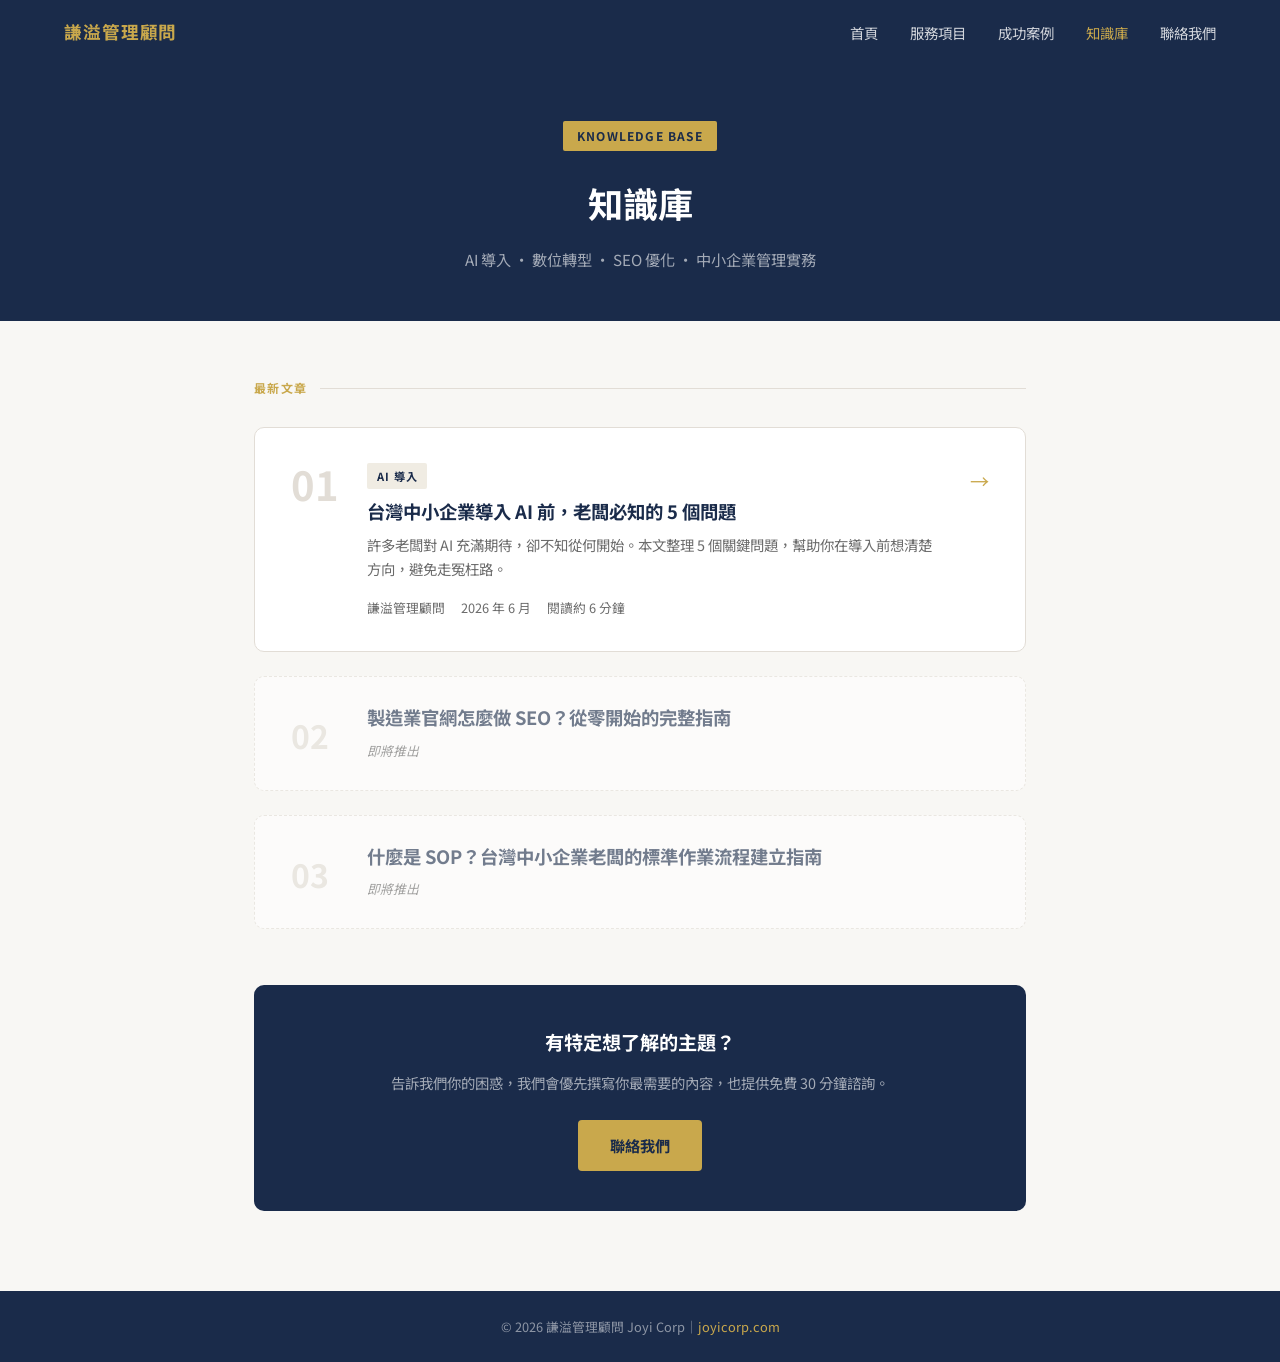
==== blog/index.html @ c97bf5a8 "add blog section with first article" ====
<!DOCTYPE html>
<html lang="zh-TW">
<head>
  <meta charset="UTF-8" />
  <meta name="viewport" content="width=device-width, initial-scale=1.0" />
  <title>知識庫｜謙溢管理顧問 — AI 導入與數位轉型文章</title>
  <meta name="description" content="謙溢管理顧問知識庫，提供台灣中小企業 AI 導入、數位轉型、SEO 優化的實用指南與案例分析。" />
  <link rel="canonical" href="https://joyicorp.com/blog/" />
  <link href="https://fonts.googleapis.com/css2?family=Noto+Sans+TC:wght@400;500;700&display=swap" rel="stylesheet" />
  <style>
    *, *::before, *::after { box-sizing: border-box; margin: 0; padding: 0; }
    :root {
      --navy: #1a2b4a;
      --gold: #c9a84c;
      --gold-light: #e8c97a;
      --bg: #f8f7f4;
      --white: #ffffff;
      --text: #2c2c2c;
      --text-muted: #6b6b6b;
      --border: #e2ddd6;
    }
    body { font-family: 'Noto Sans TC', sans-serif; background: var(--bg); color: var(--text); line-height: 1.8; }

    nav {
      background: var(--navy); padding: 0 5%;
      display: flex; align-items: center; justify-content: space-between;
      height: 64px; position: sticky; top: 0; z-index: 100;
    }
    .nav-logo { color: var(--gold); font-size: 1.1rem; font-weight: 700; text-decoration: none; letter-spacing: .05em; }
    .nav-links { display: flex; gap: 2rem; list-style: none; }
    .nav-links a { color: rgba(255,255,255,.8); text-decoration: none; font-size: .9rem; transition: color .2s; }
    .nav-links a:hover, .nav-links a.active { color: var(--gold); }

    .hero { background: var(--navy); color: var(--white); padding: 56px 5% 48px; text-align: center; }
    .hero-tag {
      display: inline-block; background: var(--gold); color: var(--navy);
      font-size: .75rem; font-weight: 700; letter-spacing: .1em;
      padding: 4px 14px; border-radius: 2px; margin-bottom: 20px;
    }
    .hero h1 { font-size: clamp(1.6rem, 4vw, 2.2rem); font-weight: 700; margin-bottom: 12px; }
    .hero p { color: rgba(255,255,255,.6); font-size: .95rem; }

    .container { max-width: 900px; margin: 0 auto; padding: 56px 5% 80px; }

    .section-label {
      font-size: .75rem; font-weight: 700; letter-spacing: .12em;
      color: var(--gold); text-transform: uppercase; margin-bottom: 28px;
      display: flex; align-items: center; gap: 12px;
    }
    .section-label::after { content: ''; flex: 1; height: 1px; background: var(--border); }

    .article-grid { display: grid; gap: 24px; }

    .article-card {
      background: var(--white); border: 1px solid var(--border);
      border-radius: 10px; padding: 32px 36px;
      display: flex; gap: 28px; align-items: flex-start;
      text-decoration: none; color: inherit;
      transition: box-shadow .2s, transform .2s;
    }
    .article-card:hover { box-shadow: 0 6px 24px rgba(0,0,0,.08); transform: translateY(-2px); }

    .card-num {
      font-size: 2.5rem; font-weight: 700; color: var(--border);
      line-height: 1; min-width: 48px; padding-top: 4px;
    }
    .card-body { flex: 1; }
    .card-tag {
      display: inline-block; background: #f0ece3; color: var(--navy);
      font-size: .7rem; font-weight: 700; letter-spacing: .08em;
      padding: 3px 10px; border-radius: 2px; margin-bottom: 10px;
    }
    .card-title { font-size: 1.15rem; font-weight: 700; color: var(--navy); margin-bottom: 8px; line-height: 1.4; }
    .card-desc { font-size: .9rem; color: var(--text-muted); line-height: 1.7; margin-bottom: 14px; }
    .card-meta { font-size: .8rem; color: var(--text-muted); display: flex; gap: 16px; }
    .card-arrow { color: var(--gold); font-size: 1.2rem; padding-top: 4px; }

    .coming-soon {
      background: var(--white); border: 1px dashed var(--border);
      border-radius: 10px; padding: 28px 36px;
      display: flex; gap: 28px; align-items: center; opacity: .6;
    }
    .coming-soon .card-num { font-size: 2rem; }
    .coming-soon-label { font-size: .8rem; color: var(--text-muted); font-style: italic; }

    .cta-banner {
      background: var(--navy); border-radius: 10px;
      padding: 40px; text-align: center; margin-top: 56px; color: var(--white);
    }
    .cta-banner h3 { font-size: 1.2rem; margin-bottom: 10px; }
    .cta-banner p { color: rgba(255,255,255,.6); font-size: .9rem; margin-bottom: 24px; }
    .btn {
      display: inline-block; background: var(--gold); color: var(--navy);
      font-weight: 700; padding: 12px 32px; border-radius: 4px;
      text-decoration: none; font-size: .95rem; transition: background .2s;
    }
    .btn:hover { background: var(--gold-light); }

    footer { background: var(--navy); color: rgba(255,255,255,.5); text-align: center; padding: 24px; font-size: .8rem; }

    @media (max-width: 600px) {
      .nav-links { display: none; }
      .article-card { flex-direction: column; gap: 12px; padding: 24px 20px; }
      .card-num { font-size: 1.5rem; }
    }
  </style>
</head>
<body>

<nav>
  <a href="https://joyicorp.com/" class="nav-logo">謙溢管理顧問</a>
  <ul class="nav-links">
    <li><a href="https://joyicorp.com/">首頁</a></li>
    <li><a href="https://joyicorp.com/services.html">服務項目</a></li>
    <li><a href="https://joyicorp.com/cases.html">成功案例</a></li>
    <li><a href="https://joyicorp.com/blog/" class="active">知識庫</a></li>
    <li><a href="https://joyicorp.com/contact.html">聯絡我們</a></li>
  </ul>
</nav>

<div class="hero">
  <div class="hero-tag">KNOWLEDGE BASE</div>
  <h1>知識庫</h1>
  <p>AI 導入 · 數位轉型 · SEO 優化 · 中小企業管理實務</p>
</div>

<div class="container">
  <div class="section-label">最新文章</div>

  <div class="article-grid">

    <!-- 文章 1 -->
    <a href="https://joyicorp.com/blog/ai-guide-for-sme.html" class="article-card">
      <div class="card-num">01</div>
      <div class="card-body">
        <span class="card-tag">AI 導入</span>
        <div class="card-title">台灣中小企業導入 AI 前，老闆必知的 5 個問題</div>
        <div class="card-desc">許多老闆對 AI 充滿期待，卻不知從何開始。本文整理 5 個關鍵問題，幫助你在導入前想清楚方向，避免走冤枉路。</div>
        <div class="card-meta">
          <span>謙溢管理顧問</span>
          <span>2026 年 6 月</span>
          <span>閱讀約 6 分鐘</span>
        </div>
      </div>
      <div class="card-arrow">→</div>
    </a>

    <!-- 即將推出 2 -->
    <div class="coming-soon">
      <div class="card-num">02</div>
      <div class="card-body">
        <div class="card-title">製造業官網怎麼做 SEO？從零開始的完整指南</div>
        <div class="coming-soon-label">即將推出</div>
      </div>
    </div>

    <!-- 即將推出 3 -->
    <div class="coming-soon">
      <div class="card-num">03</div>
      <div class="card-body">
        <div class="card-title">什麼是 SOP？台灣中小企業老闆的標準作業流程建立指南</div>
        <div class="coming-soon-label">即將推出</div>
      </div>
    </div>

  </div>

  <div class="cta-banner">
    <h3>有特定想了解的主題？</h3>
    <p>告訴我們你的困惑，我們會優先撰寫你最需要的內容，也提供免費 30 分鐘諮詢。</p>
    <a href="https://joyicorp.com/contact.html" class="btn">聯絡我們</a>
  </div>
</div>

<footer>
  <p>© 2026 謙溢管理顧問 Joyi Corp｜<a href="https://joyicorp.com/" style="color:var(--gold);text-decoration:none;">joyicorp.com</a></p>
</footer>

</body>
</html>
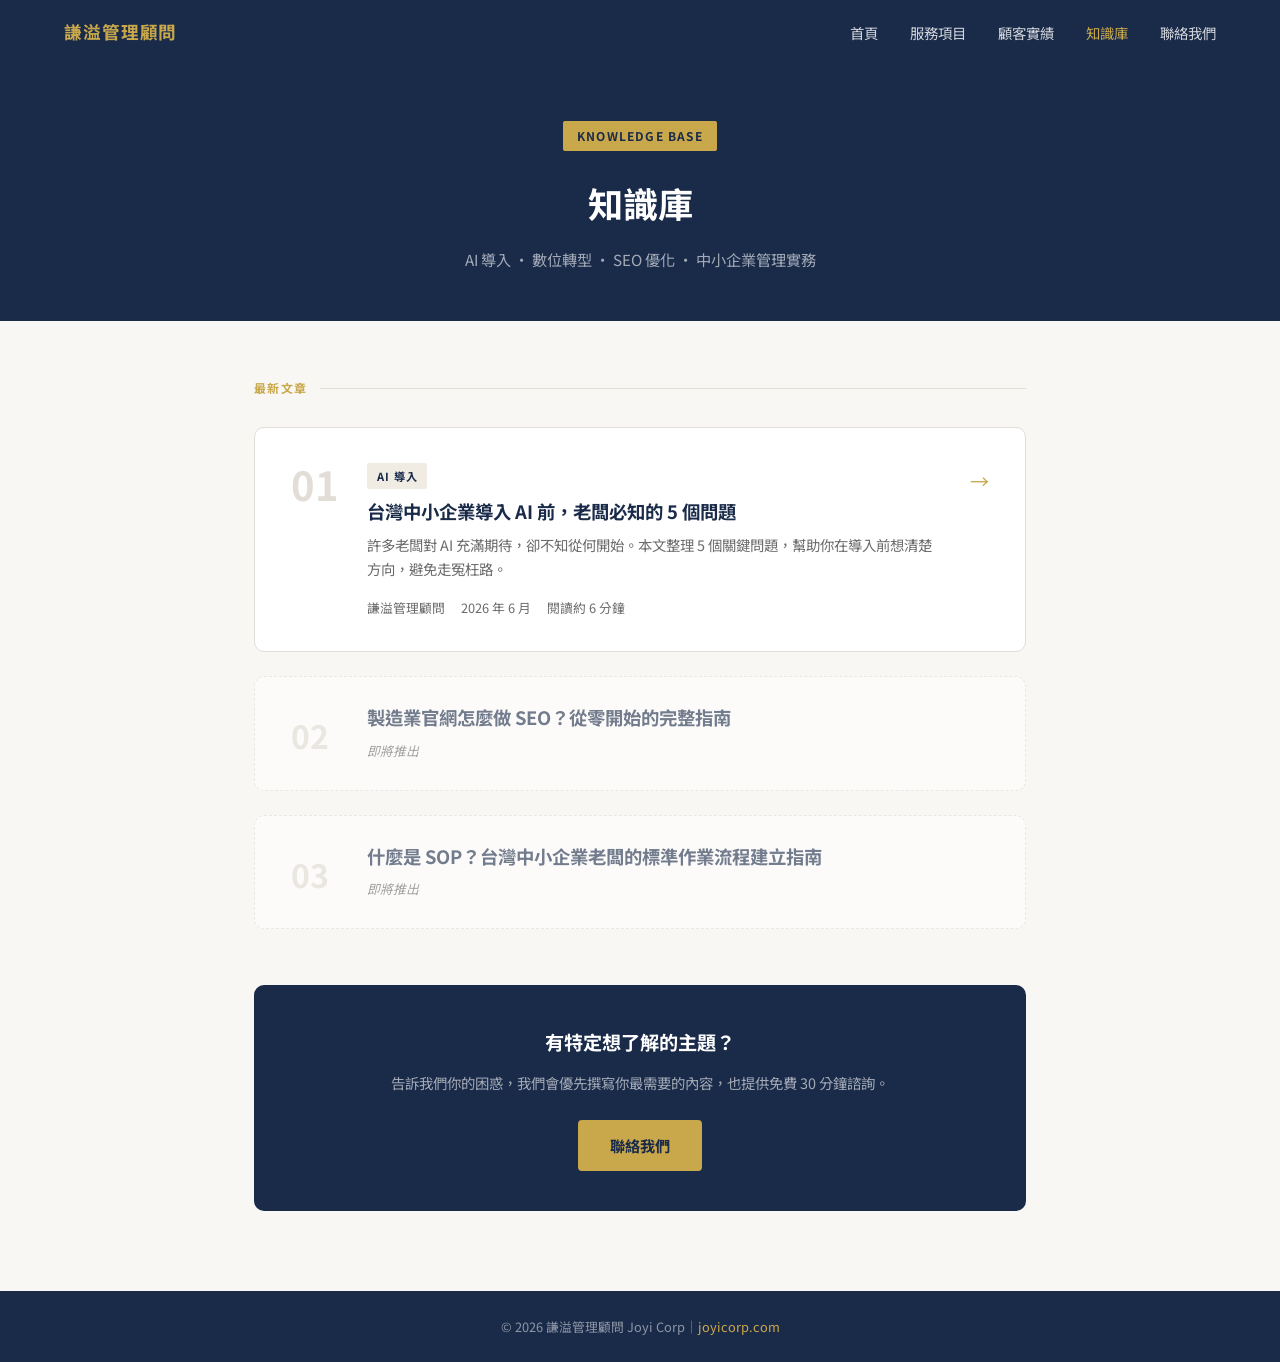
==== commit a1126675: "Update index.html" ====
--- a/blog/index.html
+++ b/blog/index.html
@@ -112,7 +112,7 @@
   <ul class="nav-links">
     <li><a href="https://joyicorp.com/">首頁</a></li>
     <li><a href="https://joyicorp.com/services.html">服務項目</a></li>
-    <li><a href="https://joyicorp.com/cases.html">成功案例</a></li>
+    <li><a href="https://joyicorp.com/cases.html">顧客實績</a></li>
     <li><a href="https://joyicorp.com/blog/" class="active">知識庫</a></li>
     <li><a href="https://joyicorp.com/contact.html">聯絡我們</a></li>
   </ul>
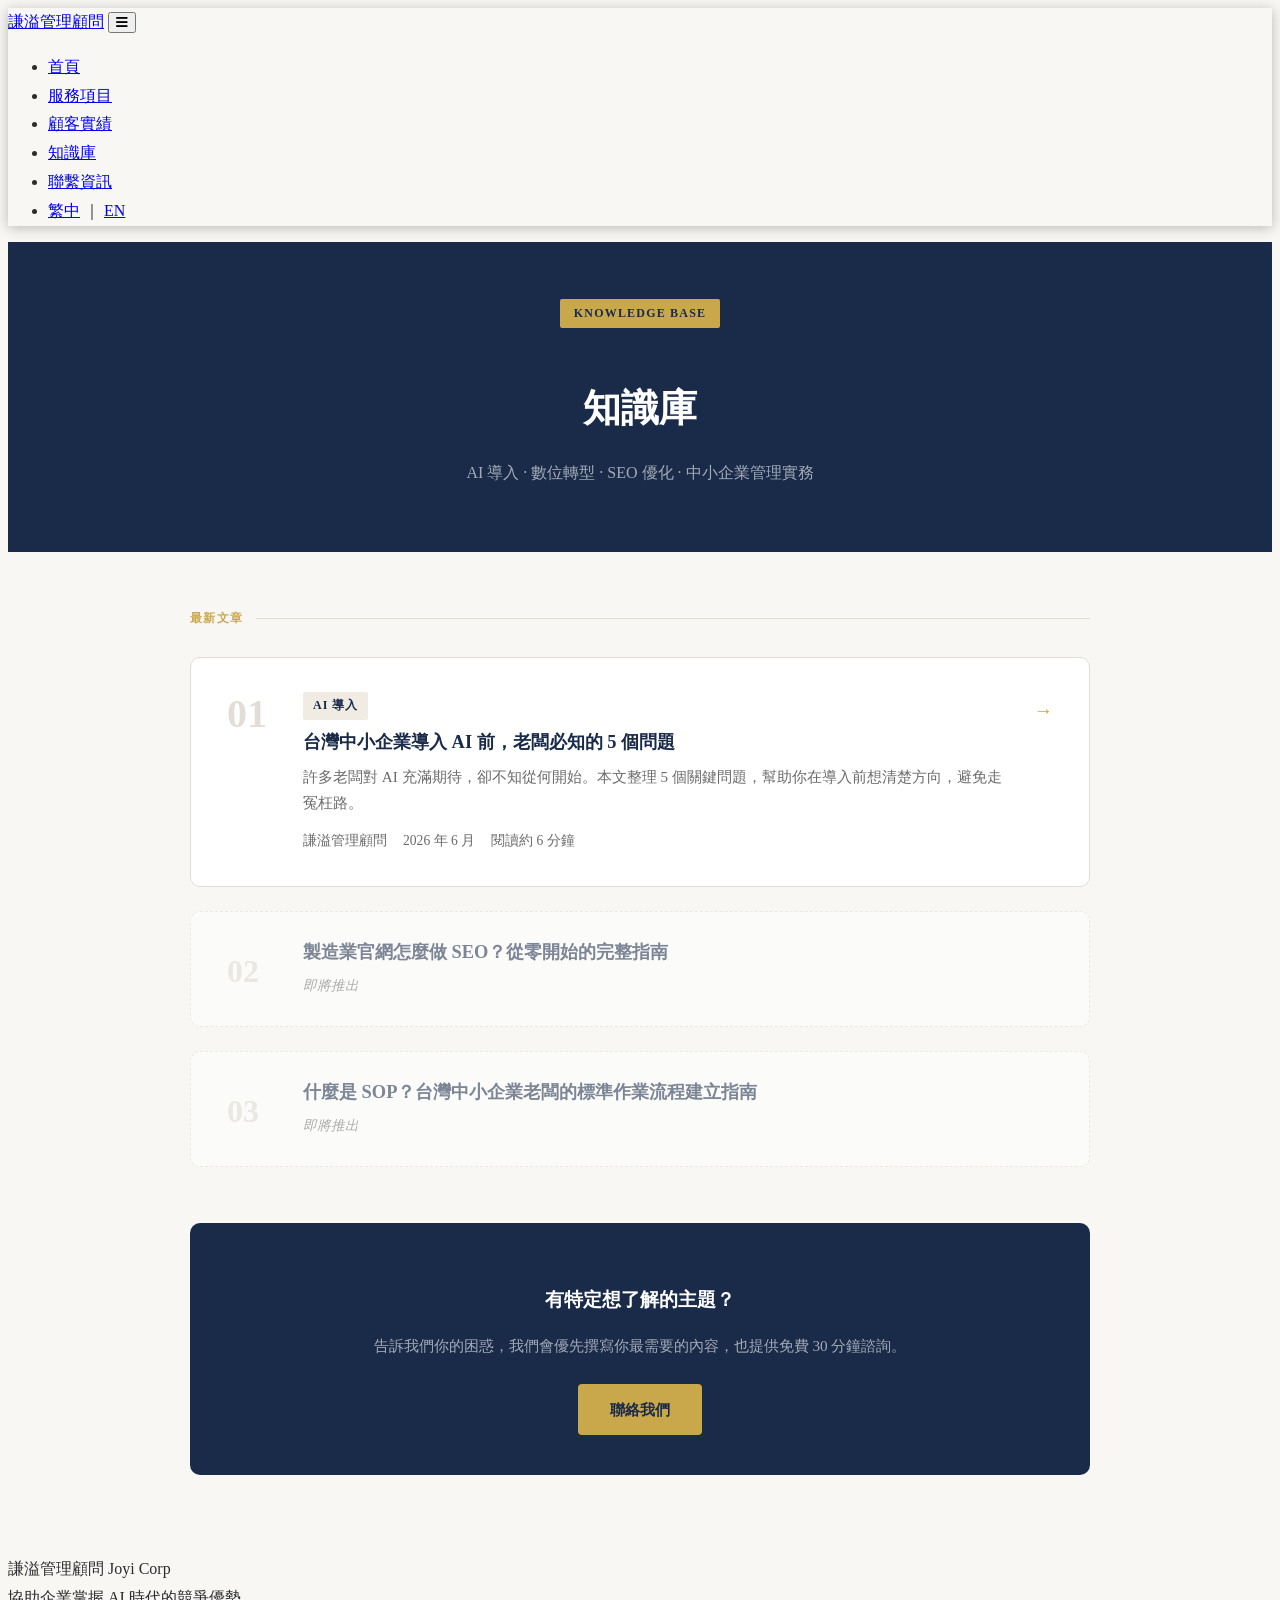
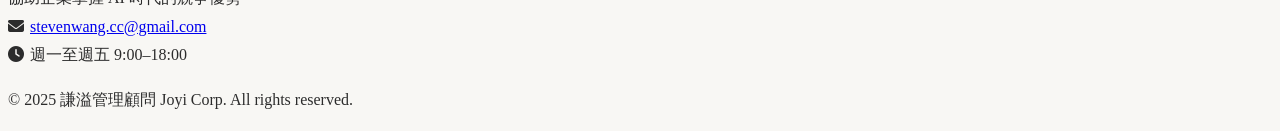
==== commit 54d2410a: "Update index.html" ====
--- a/blog/index.html
+++ b/blog/index.html
@@ -5,10 +5,13 @@
   <meta name="viewport" content="width=device-width, initial-scale=1.0" />
   <title>知識庫｜謙溢管理顧問 — AI 導入與數位轉型文章</title>
   <meta name="description" content="謙溢管理顧問知識庫，提供台灣中小企業 AI 導入、數位轉型、SEO 優化的實用指南與案例分析。" />
+  <meta name="robots" content="index, follow" />
   <link rel="canonical" href="https://joyicorp.com/blog/" />
+  <link rel="alternate" hreflang="zh-TW" href="https://joyicorp.com/blog/" />
   <link href="https://fonts.googleapis.com/css2?family=Noto+Sans+TC:wght@400;500;700&display=swap" rel="stylesheet" />
+  <link rel="stylesheet" href="https://cdnjs.cloudflare.com/ajax/libs/font-awesome/6.4.0/css/all.min.css" />
+  <link rel="stylesheet" href="/css/main.css" />
   <style>
-    *, *::before, *::after { box-sizing: border-box; margin: 0; padding: 0; }
     :root {
       --navy: #1a2b4a;
       --gold: #c9a84c;
@@ -19,28 +22,21 @@
       --text-muted: #6b6b6b;
       --border: #e2ddd6;
     }
-    body { font-family: 'Noto Sans TC', sans-serif; background: var(--bg); color: var(--text); line-height: 1.8; }
+    body { background: var(--bg); color: var(--text); line-height: 1.8; }
 
-    nav {
-      background: var(--navy); padding: 0 5%;
-      display: flex; align-items: center; justify-content: space-between;
-      height: 64px; position: sticky; top: 0; z-index: 100;
+    .blog-hero {
+      background: var(--navy); color: var(--white);
+      padding: 56px 5% 48px; text-align: center;
     }
-    .nav-logo { color: var(--gold); font-size: 1.1rem; font-weight: 700; text-decoration: none; letter-spacing: .05em; }
-    .nav-links { display: flex; gap: 2rem; list-style: none; }
-    .nav-links a { color: rgba(255,255,255,.8); text-decoration: none; font-size: .9rem; transition: color .2s; }
-    .nav-links a:hover, .nav-links a.active { color: var(--gold); }
-
-    .hero { background: var(--navy); color: var(--white); padding: 56px 5% 48px; text-align: center; }
-    .hero-tag {
+    .blog-hero-tag {
       display: inline-block; background: var(--gold); color: var(--navy);
       font-size: .75rem; font-weight: 700; letter-spacing: .1em;
       padding: 4px 14px; border-radius: 2px; margin-bottom: 20px;
     }
-    .hero h1 { font-size: clamp(1.6rem, 4vw, 2.2rem); font-weight: 700; margin-bottom: 12px; }
-    .hero p { color: rgba(255,255,255,.6); font-size: .95rem; }
+    .blog-hero h1 { font-size: clamp(1.8rem, 4vw, 2.4rem); font-weight: 700; margin-bottom: 12px; color: var(--white); }
+    .blog-hero p { color: rgba(255,255,255,.6); font-size: 1rem; }
 
-    .container { max-width: 900px; margin: 0 auto; padding: 56px 5% 80px; }
+    .blog-container { max-width: 900px; margin: 0 auto; padding: 56px 5% 80px; }
 
     .section-label {
       font-size: .75rem; font-weight: 700; letter-spacing: .12em;
@@ -60,121 +56,105 @@
     }
     .article-card:hover { box-shadow: 0 6px 24px rgba(0,0,0,.08); transform: translateY(-2px); }
 
-    .card-num {
-      font-size: 2.5rem; font-weight: 700; color: var(--border);
-      line-height: 1; min-width: 48px; padding-top: 4px;
-    }
+    .card-num { font-size: 2.5rem; font-weight: 700; color: var(--border); line-height: 1; min-width: 48px; padding-top: 4px; }
     .card-body { flex: 1; }
     .card-tag {
       display: inline-block; background: #f0ece3; color: var(--navy);
-      font-size: .7rem; font-weight: 700; letter-spacing: .08em;
+      font-size: .75rem; font-weight: 700; letter-spacing: .08em;
       padding: 3px 10px; border-radius: 2px; margin-bottom: 10px;
     }
     .card-title { font-size: 1.15rem; font-weight: 700; color: var(--navy); margin-bottom: 8px; line-height: 1.4; }
-    .card-desc { font-size: .9rem; color: var(--text-muted); line-height: 1.7; margin-bottom: 14px; }
-    .card-meta { font-size: .8rem; color: var(--text-muted); display: flex; gap: 16px; }
+    .card-desc { font-size: .95rem; color: var(--text-muted); line-height: 1.7; margin-bottom: 14px; }
+    .card-meta { font-size: .85rem; color: var(--text-muted); display: flex; gap: 16px; flex-wrap: wrap; }
     .card-arrow { color: var(--gold); font-size: 1.2rem; padding-top: 4px; }
 
     .coming-soon {
       background: var(--white); border: 1px dashed var(--border);
       border-radius: 10px; padding: 28px 36px;
-      display: flex; gap: 28px; align-items: center; opacity: .6;
+      display: flex; gap: 28px; align-items: center; opacity: .55;
     }
     .coming-soon .card-num { font-size: 2rem; }
-    .coming-soon-label { font-size: .8rem; color: var(--text-muted); font-style: italic; }
+    .coming-soon-label { font-size: .85rem; color: var(--text-muted); font-style: italic; margin-top: 4px; }
 
     .cta-banner {
       background: var(--navy); border-radius: 10px;
       padding: 40px; text-align: center; margin-top: 56px; color: var(--white);
     }
-    .cta-banner h3 { font-size: 1.2rem; margin-bottom: 10px; }
-    .cta-banner p { color: rgba(255,255,255,.6); font-size: .9rem; margin-bottom: 24px; }
-    .btn {
+    .cta-banner h3 { font-size: 1.2rem; margin-bottom: 10px; color: var(--white); }
+    .cta-banner p { color: rgba(255,255,255,.6); font-size: .95rem; margin-bottom: 24px; }
+    .cta-btn {
       display: inline-block; background: var(--gold); color: var(--navy);
       font-weight: 700; padding: 12px 32px; border-radius: 4px;
       text-decoration: none; font-size: .95rem; transition: background .2s;
     }
-    .btn:hover { background: var(--gold-light); }
-
-    footer { background: var(--navy); color: rgba(255,255,255,.5); text-align: center; padding: 24px; font-size: .8rem; }
+    .cta-btn:hover { background: var(--gold-light); }
 
     @media (max-width: 600px) {
-      .nav-links { display: none; }
       .article-card { flex-direction: column; gap: 12px; padding: 24px 20px; }
       .card-num { font-size: 1.5rem; }
+      .coming-soon { padding: 20px; }
+      .cta-banner { padding: 28px 20px; }
     }
   </style>
 </head>
 <body>
 
-<nav>
-  <a href="https://joyicorp.com/" class="nav-logo">謙溢管理顧問</a>
-  <ul class="nav-links">
-    <li><a href="https://joyicorp.com/">首頁</a></li>
-    <li><a href="https://joyicorp.com/services.html">服務項目</a></li>
-    <li><a href="https://joyicorp.com/cases.html">顧客實績</a></li>
-    <li><a href="https://joyicorp.com/blog/" class="active">知識庫</a></li>
-    <li><a href="https://joyicorp.com/contact.html">聯絡我們</a></li>
-  </ul>
-</nav>
+  <div id="navbar-placeholder"></div>
 
-<div class="hero">
-  <div class="hero-tag">KNOWLEDGE BASE</div>
-  <h1>知識庫</h1>
-  <p>AI 導入 · 數位轉型 · SEO 優化 · 中小企業管理實務</p>
-</div>
+  <div class="blog-hero">
+    <div class="blog-hero-tag">KNOWLEDGE BASE</div>
+    <h1>知識庫</h1>
+    <p>AI 導入 · 數位轉型 · SEO 優化 · 中小企業管理實務</p>
+  </div>
 
-<div class="container">
-  <div class="section-label">最新文章</div>
+  <div class="blog-container">
+    <div class="section-label">最新文章</div>
 
-  <div class="article-grid">
+    <div class="article-grid">
 
-    <!-- 文章 1 -->
-    <a href="https://joyicorp.com/blog/ai-guide-for-sme.html" class="article-card">
-      <div class="card-num">01</div>
-      <div class="card-body">
-        <span class="card-tag">AI 導入</span>
-        <div class="card-title">台灣中小企業導入 AI 前，老闆必知的 5 個問題</div>
-        <div class="card-desc">許多老闆對 AI 充滿期待，卻不知從何開始。本文整理 5 個關鍵問題，幫助你在導入前想清楚方向，避免走冤枉路。</div>
-        <div class="card-meta">
-          <span>謙溢管理顧問</span>
-          <span>2026 年 6 月</span>
-          <span>閱讀約 6 分鐘</span>
+      <a href="https://joyicorp.com/blog/ai-guide-for-sme.html" class="article-card">
+        <div class="card-num">01</div>
+        <div class="card-body">
+          <span class="card-tag">AI 導入</span>
+          <div class="card-title">台灣中小企業導入 AI 前，老闆必知的 5 個問題</div>
+          <div class="card-desc">許多老闆對 AI 充滿期待，卻不知從何開始。本文整理 5 個關鍵問題，幫助你在導入前想清楚方向，避免走冤枉路。</div>
+          <div class="card-meta">
+            <span>謙溢管理顧問</span>
+            <span>2026 年 6 月</span>
+            <span>閱讀約 6 分鐘</span>
+          </div>
+        </div>
+        <div class="card-arrow">→</div>
+      </a>
+
+      <div class="coming-soon">
+        <div class="card-num">02</div>
+        <div class="card-body">
+          <div class="card-title">製造業官網怎麼做 SEO？從零開始的完整指南</div>
+          <div class="coming-soon-label">即將推出</div>
         </div>
       </div>
-      <div class="card-arrow">→</div>
-    </a>
 
-    <!-- 即將推出 2 -->
-    <div class="coming-soon">
-      <div class="card-num">02</div>
-      <div class="card-body">
-        <div class="card-title">製造業官網怎麼做 SEO？從零開始的完整指南</div>
-        <div class="coming-soon-label">即將推出</div>
+      <div class="coming-soon">
+        <div class="card-num">03</div>
+        <div class="card-body">
+          <div class="card-title">什麼是 SOP？台灣中小企業老闆的標準作業流程建立指南</div>
+          <div class="coming-soon-label">即將推出</div>
+        </div>
       </div>
+
     </div>
 
-    <!-- 即將推出 3 -->
-    <div class="coming-soon">
-      <div class="card-num">03</div>
-      <div class="card-body">
-        <div class="card-title">什麼是 SOP？台灣中小企業老闆的標準作業流程建立指南</div>
-        <div class="coming-soon-label">即將推出</div>
-      </div>
+    <div class="cta-banner">
+      <h3>有特定想了解的主題？</h3>
+      <p>告訴我們你的困惑，我們會優先撰寫你最需要的內容，也提供免費 30 分鐘諮詢。</p>
+      <a href="https://joyicorp.com/contact.html" class="cta-btn">聯絡我們</a>
     </div>
-
   </div>
 
-  <div class="cta-banner">
-    <h3>有特定想了解的主題？</h3>
-    <p>告訴我們你的困惑，我們會優先撰寫你最需要的內容，也提供免費 30 分鐘諮詢。</p>
-    <a href="https://joyicorp.com/contact.html" class="btn">聯絡我們</a>
-  </div>
-</div>
+  <div id="footer-placeholder"></div>
 
-<footer>
-  <p>© 2026 謙溢管理顧問 Joyi Corp｜<a href="https://joyicorp.com/" style="color:var(--gold);text-decoration:none;">joyicorp.com</a></p>
-</footer>
+  <script src="/js/main.js"></script>
 
 </body>
 </html>
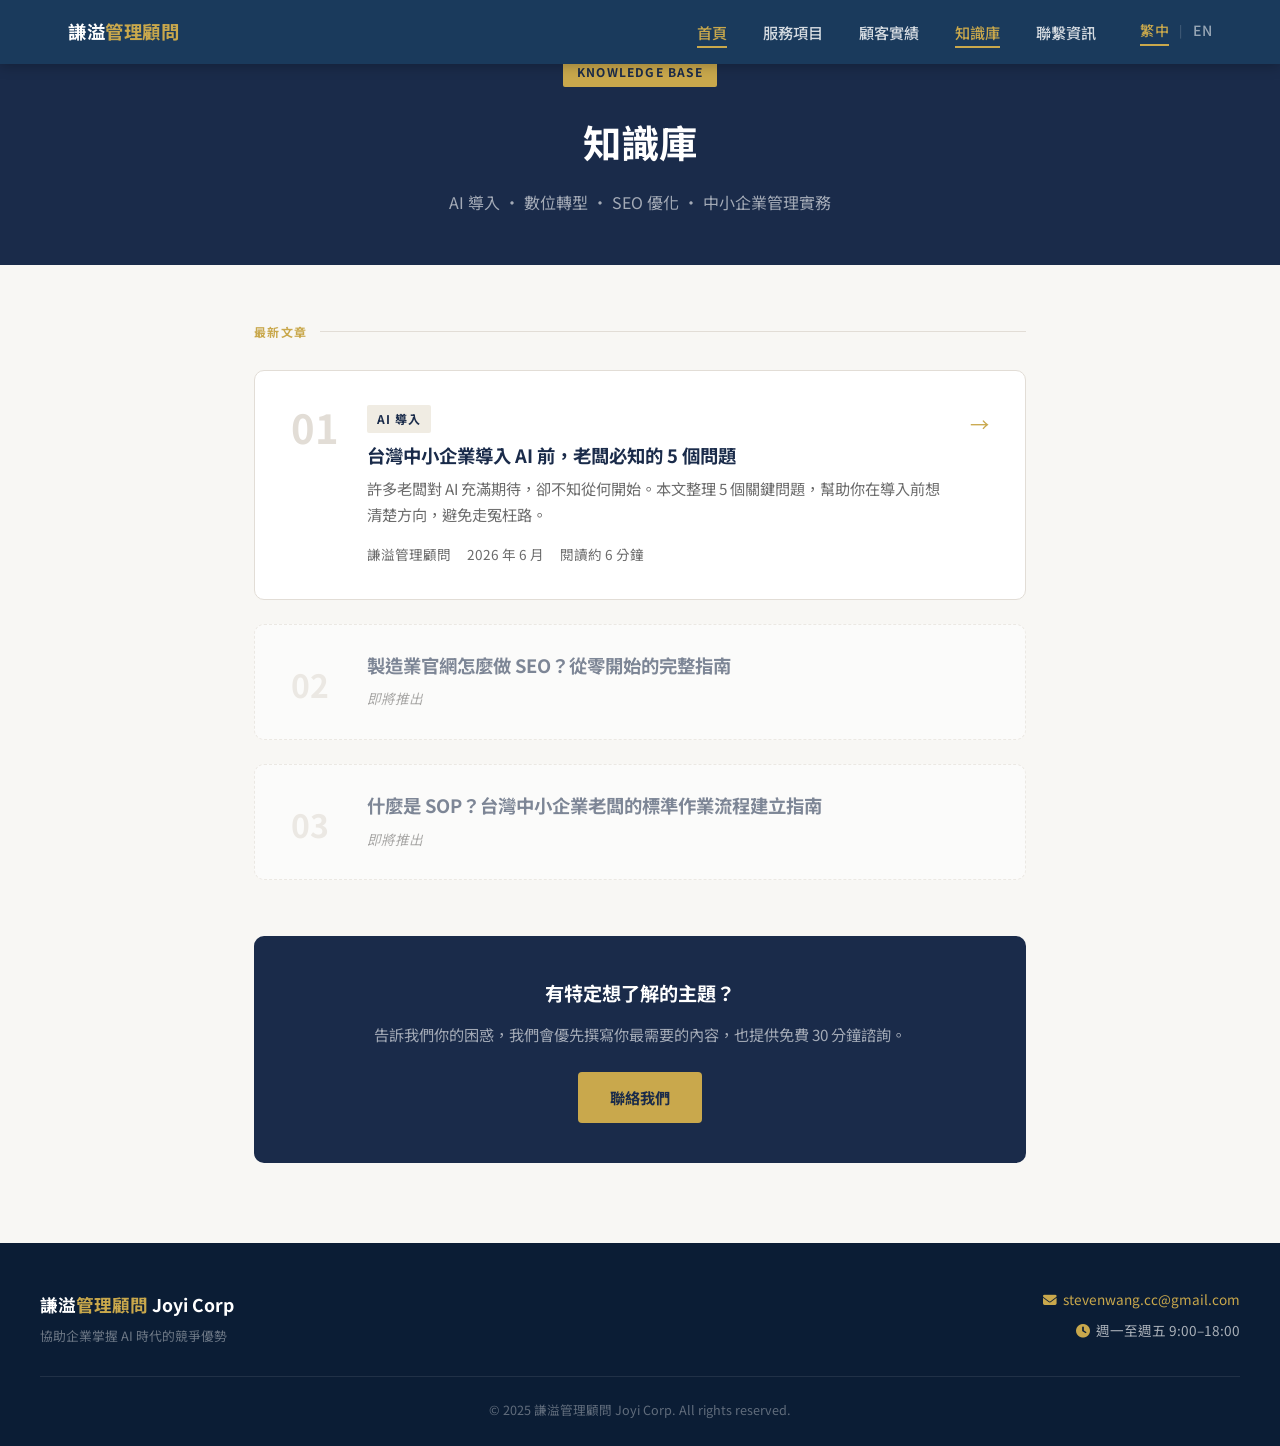
==== commit 0f97250d: "fix blog CSS path" ====
--- a/blog/index.html
+++ b/blog/index.html
@@ -10,7 +10,7 @@
   <link rel="alternate" hreflang="zh-TW" href="https://joyicorp.com/blog/" />
   <link href="https://fonts.googleapis.com/css2?family=Noto+Sans+TC:wght@400;500;700&display=swap" rel="stylesheet" />
   <link rel="stylesheet" href="https://cdnjs.cloudflare.com/ajax/libs/font-awesome/6.4.0/css/all.min.css" />
-  <link rel="stylesheet" href="/css/main.css" />
+  <link rel="stylesheet" href="/css/style.css" />
   <style>
     :root {
       --navy: #1a2b4a;
--- a/css/style.css
+++ b/css/style.css
@@ -0,0 +1,1063 @@
+/* ================================================================
+   謙溢管理顧問 Joyi Corp — Main Stylesheet
+   ================================================================ */
+
+/* === Reset & Base === */
+*, *::before, *::after { box-sizing: border-box; margin: 0; padding: 0; }
+
+:root {
+  --primary:      #1a3a5c;
+  --primary-dark: #0d2140;
+  --primary-mid:  #1e4a7a;
+  --accent:       #c9a84c;
+  --accent-light: #e8c97a;
+  --white:        #ffffff;
+  --bg:           #f8f9fa;
+  --text:         #2d2d2d;
+  --text-light:   #666666;
+  --border:       #e0e0e0;
+  --shadow:       0 4px 20px rgba(0,0,0,0.08);
+  --radius:       8px;
+  --transition:   0.3s ease;
+}
+
+html { scroll-behavior: smooth; }
+
+body {
+  font-family: 'Noto Sans TC', sans-serif;
+  color: var(--text);
+  background: var(--white);
+  line-height: 1.7;
+  font-size: 16px;
+}
+
+img { max-width: 100%; display: block; }
+a { color: inherit; }
+
+
+/* ================================================================
+   NAVBAR
+   ================================================================ */
+.navbar {
+  position: fixed;
+  top: 0; left: 0; right: 0;
+  background: var(--primary);
+  z-index: 1000;
+  box-shadow: 0 2px 12px rgba(0,0,0,0.25);
+}
+
+.navbar-inner {
+  max-width: 1200px;
+  margin: 0 auto;
+  padding: 0 28px;
+  height: 64px;
+  display: flex;
+  align-items: center;
+  justify-content: space-between;
+}
+
+.navbar-logo {
+  text-decoration: none;
+  font-size: 1.15rem;
+  font-weight: 700;
+  color: var(--white);
+  letter-spacing: 0.03em;
+  white-space: nowrap;
+}
+.navbar-logo span { color: var(--accent); }
+
+.navbar-links {
+  display: flex;
+  list-style: none;
+  gap: 36px;
+}
+.navbar-links a {
+  text-decoration: none;
+  color: rgba(255,255,255,0.82);
+  font-size: 0.95rem;
+  font-weight: 500;
+  padding-bottom: 3px;
+  border-bottom: 2px solid transparent;
+  transition: color var(--transition), border-color var(--transition);
+}
+.navbar-links a:hover,
+.navbar-links a.active {
+  color: var(--accent);
+  border-bottom-color: var(--accent);
+}
+
+.navbar-toggle {
+  display: none;
+  background: none;
+  border: none;
+  color: var(--white);
+  font-size: 1.4rem;
+  cursor: pointer;
+  padding: 4px;
+  line-height: 1;
+}
+
+
+/* ================================================================
+   HERO
+   ================================================================ */
+.hero {
+  background: linear-gradient(135deg, var(--primary-dark) 0%, var(--primary) 55%, var(--primary-mid) 100%);
+  color: var(--white);
+  padding: 148px 28px 100px;
+  text-align: center;
+  position: relative;
+  overflow: hidden;
+}
+
+.hero::before {
+  content: '';
+  position: absolute;
+  top: -40%; left: -40%;
+  width: 180%; height: 180%;
+  background: radial-gradient(circle at 25% 55%, rgba(201,168,76,0.12) 0%, transparent 55%);
+  pointer-events: none;
+}
+
+.hero::after {
+  content: '';
+  position: absolute;
+  bottom: -2px; left: 0; right: 0;
+  height: 60px;
+  background: var(--white);
+  clip-path: ellipse(55% 100% at 50% 100%);
+}
+
+.hero-content {
+  position: relative;
+  max-width: 820px;
+  margin: 0 auto;
+}
+
+.hero-badge {
+  display: inline-block;
+  background: rgba(201,168,76,0.18);
+  border: 1px solid rgba(201,168,76,0.45);
+  color: var(--accent-light);
+  padding: 6px 20px;
+  border-radius: 20px;
+  font-size: 0.85rem;
+  font-weight: 500;
+  letter-spacing: 0.05em;
+  margin-bottom: 24px;
+}
+
+.hero h1 {
+  font-size: clamp(1.9rem, 4.5vw, 3.2rem);
+  font-weight: 700;
+  line-height: 1.35;
+  margin-bottom: 22px;
+  letter-spacing: 0.02em;
+}
+
+.hero h1 em {
+  color: var(--accent);
+  font-style: normal;
+}
+
+.hero-sub {
+  font-size: clamp(1rem, 2vw, 1.15rem);
+  color: rgba(255,255,255,0.82);
+  max-width: 660px;
+  margin: 0 auto 44px;
+  line-height: 1.85;
+}
+
+.hero-actions {
+  display: flex;
+  gap: 16px;
+  justify-content: center;
+  flex-wrap: wrap;
+}
+
+
+/* ================================================================
+   BUTTONS
+   ================================================================ */
+.btn {
+  display: inline-flex;
+  align-items: center;
+  gap: 8px;
+  padding: 14px 34px;
+  border-radius: 4px;
+  font-size: 1rem;
+  font-weight: 600;
+  font-family: 'Noto Sans TC', sans-serif;
+  text-decoration: none;
+  cursor: pointer;
+  border: none;
+  transition: all var(--transition);
+  white-space: nowrap;
+}
+
+.btn-accent {
+  background: var(--accent);
+  color: var(--primary-dark);
+}
+.btn-accent:hover {
+  background: var(--accent-light);
+  transform: translateY(-2px);
+  box-shadow: 0 6px 22px rgba(201,168,76,0.45);
+}
+
+.btn-outline-light {
+  background: transparent;
+  color: var(--white);
+  border: 2px solid rgba(255,255,255,0.55);
+}
+.btn-outline-light:hover {
+  border-color: var(--accent);
+  color: var(--accent);
+}
+
+.btn-primary {
+  background: var(--primary);
+  color: var(--white);
+  width: 100%;
+  padding: 14px;
+  justify-content: center;
+  font-size: 1rem;
+  border-radius: var(--radius);
+}
+.btn-primary:hover {
+  background: var(--primary-dark);
+  transform: translateY(-1px);
+  box-shadow: 0 4px 16px rgba(13,33,64,0.4);
+}
+
+.btn-accent-full {
+  background: var(--accent);
+  color: var(--primary-dark);
+  font-weight: 700;
+  padding: 15px 44px;
+}
+.btn-accent-full:hover {
+  background: var(--accent-light);
+  transform: translateY(-2px);
+  box-shadow: 0 6px 22px rgba(201,168,76,0.45);
+}
+
+
+/* ================================================================
+   LAYOUT UTILITIES
+   ================================================================ */
+.section { padding: 84px 28px; }
+.section-alt { background: var(--bg); }
+.section-dark {
+  background: linear-gradient(135deg, var(--primary-dark) 0%, var(--primary) 100%);
+  color: var(--white);
+}
+
+.container { max-width: 1200px; margin: 0 auto; }
+
+.section-title {
+  text-align: center;
+  margin-bottom: 52px;
+}
+.section-title h2 {
+  font-size: clamp(1.5rem, 3vw, 2.2rem);
+  color: var(--primary);
+  font-weight: 700;
+  margin-bottom: 12px;
+}
+.section-title h2.light { color: var(--white); }
+.section-title p {
+  color: var(--text-light);
+  font-size: 1.05rem;
+  max-width: 600px;
+  margin: 0 auto;
+  line-height: 1.75;
+}
+.section-title p.light { color: rgba(255,255,255,0.75); }
+.divider {
+  width: 56px; height: 3px;
+  background: var(--accent);
+  margin: 14px auto 0;
+  border-radius: 2px;
+}
+
+
+/* ================================================================
+   PAGE HEADER (inner pages)
+   ================================================================ */
+.page-header {
+  background: linear-gradient(135deg, var(--primary-dark) 0%, var(--primary) 60%, var(--primary-mid) 100%);
+  color: var(--white);
+  padding: 128px 28px 64px;
+  text-align: center;
+  position: relative;
+  overflow: hidden;
+}
+.page-header::before {
+  content: '';
+  position: absolute;
+  inset: 0;
+  background: radial-gradient(circle at 70% 50%, rgba(201,168,76,0.09) 0%, transparent 55%);
+  pointer-events: none;
+}
+.page-header-content { position: relative; }
+.page-header h1 {
+  font-size: clamp(1.8rem, 3.5vw, 2.8rem);
+  font-weight: 700;
+  margin-bottom: 14px;
+}
+.page-header p {
+  color: rgba(255,255,255,0.8);
+  font-size: 1.05rem;
+  max-width: 600px;
+  margin: 0 auto;
+  line-height: 1.8;
+}
+.breadcrumb {
+  font-size: 0.85rem;
+  color: rgba(255,255,255,0.55);
+  margin-bottom: 16px;
+}
+.breadcrumb a { color: var(--accent); text-decoration: none; }
+.breadcrumb a:hover { text-decoration: underline; }
+
+
+/* ================================================================
+   SERVICE CARDS (homepage overview)
+   ================================================================ */
+.cards-grid {
+  display: grid;
+  grid-template-columns: repeat(auto-fit, minmax(290px, 1fr));
+  gap: 28px;
+}
+
+.card {
+  background: var(--white);
+  border-radius: var(--radius);
+  padding: 36px 28px;
+  box-shadow: var(--shadow);
+  border-top: 3px solid var(--accent);
+  transition: transform var(--transition), box-shadow var(--transition);
+}
+.card:hover {
+  transform: translateY(-5px);
+  box-shadow: 0 10px 36px rgba(0,0,0,0.12);
+}
+
+.card-icon {
+  width: 58px; height: 58px;
+  background: rgba(26,58,92,0.07);
+  border-radius: 12px;
+  display: flex; align-items: center; justify-content: center;
+  margin-bottom: 20px;
+  font-size: 1.5rem;
+  color: var(--primary);
+}
+
+.card h3 {
+  font-size: 1.1rem;
+  color: var(--primary);
+  font-weight: 700;
+  margin-bottom: 12px;
+}
+
+.card p {
+  color: var(--text-light);
+  font-size: 0.93rem;
+  line-height: 1.75;
+}
+
+.card-link {
+  display: inline-flex;
+  align-items: center;
+  gap: 6px;
+  margin-top: 18px;
+  color: var(--primary);
+  font-weight: 600;
+  font-size: 0.9rem;
+  text-decoration: none;
+  transition: color var(--transition), gap var(--transition);
+}
+.card-link:hover { color: var(--accent); gap: 10px; }
+
+
+/* ================================================================
+   ABOUT SECTION
+   ================================================================ */
+.about-grid {
+  display: grid;
+  grid-template-columns: 1fr 1fr;
+  gap: 64px;
+  align-items: center;
+}
+
+.about-text h2 {
+  font-size: clamp(1.4rem, 2.5vw, 2rem);
+  color: var(--primary);
+  font-weight: 700;
+  margin-bottom: 20px;
+  line-height: 1.4;
+}
+
+.about-text p {
+  color: var(--text-light);
+  line-height: 1.9;
+  margin-bottom: 16px;
+  font-size: 0.97rem;
+}
+
+.values-list {
+  display: flex;
+  flex-wrap: wrap;
+  gap: 10px;
+  margin-top: 24px;
+}
+
+.value-tag {
+  background: var(--primary);
+  color: var(--white);
+  padding: 6px 18px;
+  border-radius: 20px;
+  font-size: 0.88rem;
+  font-weight: 500;
+  letter-spacing: 0.03em;
+}
+
+.about-visual {
+  background: linear-gradient(145deg, var(--primary) 0%, var(--primary-mid) 100%);
+  border-radius: 16px;
+  padding: 52px 36px;
+  color: var(--white);
+  text-align: center;
+  box-shadow: 0 12px 40px rgba(26,58,92,0.3);
+}
+
+.about-main-text {
+  font-size: 1.05rem;
+  color: rgba(255,255,255,0.85);
+  line-height: 1.8;
+  margin-bottom: 32px;
+}
+
+.about-quote {
+  font-size: 1.2rem;
+  color: var(--accent);
+  font-weight: 700;
+  padding: 20px 0;
+  border-top: 1px solid rgba(255,255,255,0.12);
+  border-bottom: 1px solid rgba(255,255,255,0.12);
+  margin-bottom: 24px;
+  letter-spacing: 0.05em;
+}
+
+.stat-row {
+  display: flex;
+  justify-content: space-around;
+  gap: 16px;
+}
+
+.stat-item .num {
+  font-size: 2rem;
+  font-weight: 700;
+  color: var(--accent);
+  line-height: 1;
+}
+
+.stat-item .lbl {
+  font-size: 0.78rem;
+  color: rgba(255,255,255,0.65);
+  margin-top: 6px;
+}
+
+
+/* ================================================================
+   WHY CHOOSE
+   ================================================================ */
+.why-grid {
+  display: grid;
+  grid-template-columns: repeat(2, 1fr);
+  gap: 24px;
+}
+
+.why-item {
+  display: flex;
+  gap: 20px;
+  padding: 28px 24px;
+  background: var(--white);
+  border-radius: var(--radius);
+  box-shadow: var(--shadow);
+  transition: transform var(--transition);
+}
+.why-item:hover { transform: translateY(-3px); }
+
+.why-num {
+  flex-shrink: 0;
+  width: 44px; height: 44px;
+  background: var(--primary);
+  color: var(--accent);
+  border-radius: 50%;
+  display: flex; align-items: center; justify-content: center;
+  font-size: 1.05rem;
+  font-weight: 700;
+}
+
+.why-body h3 {
+  font-size: 1rem;
+  color: var(--primary);
+  font-weight: 700;
+  margin-bottom: 8px;
+}
+.why-body p {
+  font-size: 0.9rem;
+  color: var(--text-light);
+  line-height: 1.75;
+}
+
+
+/* ================================================================
+   CTA SECTION
+   ================================================================ */
+.cta-section {
+  background: linear-gradient(135deg, var(--primary-dark) 0%, var(--primary) 100%);
+  color: var(--white);
+  text-align: center;
+  padding: 84px 28px;
+}
+.cta-section h2 {
+  font-size: clamp(1.5rem, 3vw, 2.2rem);
+  font-weight: 700;
+  margin-bottom: 16px;
+}
+.cta-section p {
+  color: rgba(255,255,255,0.78);
+  margin-bottom: 38px;
+  font-size: 1.05rem;
+  max-width: 540px;
+  margin-left: auto;
+  margin-right: auto;
+}
+.cta-section p + .btn { margin-top: 0; }
+
+
+/* ================================================================
+   SERVICES PAGE
+   ================================================================ */
+.service-block {
+  padding: 60px 0;
+  border-bottom: 1px solid var(--border);
+}
+.service-block:last-child {
+  border-bottom: none;
+  padding-bottom: 0;
+}
+.service-block:first-child { padding-top: 0; }
+
+.service-header {
+  display: flex;
+  align-items: flex-start;
+  gap: 20px;
+  margin-bottom: 36px;
+}
+
+.service-icon {
+  flex-shrink: 0;
+  width: 68px; height: 68px;
+  background: var(--primary);
+  border-radius: 14px;
+  display: flex; align-items: center; justify-content: center;
+  font-size: 1.8rem;
+  color: var(--accent);
+  box-shadow: 0 4px 16px rgba(26,58,92,0.25);
+}
+
+.service-header-text h2 {
+  font-size: clamp(1.3rem, 2.5vw, 1.9rem);
+  color: var(--primary);
+  font-weight: 700;
+  margin-bottom: 8px;
+}
+.service-header-text p {
+  color: var(--text-light);
+  font-size: 0.97rem;
+  line-height: 1.7;
+  max-width: 680px;
+}
+
+.service-items {
+  display: grid;
+  grid-template-columns: repeat(auto-fit, minmax(240px, 1fr));
+  gap: 20px;
+}
+
+.service-item {
+  background: var(--bg);
+  border-radius: var(--radius);
+  padding: 24px 22px;
+  border-left: 4px solid var(--accent);
+  transition: box-shadow var(--transition), transform var(--transition);
+}
+.service-item:hover {
+  box-shadow: var(--shadow);
+  transform: translateX(4px);
+}
+
+.service-item-icon {
+  font-size: 1.3rem;
+  color: var(--primary);
+  margin-bottom: 12px;
+}
+
+.service-item h4 {
+  font-size: 1rem;
+  color: var(--primary);
+  font-weight: 700;
+  margin-bottom: 8px;
+}
+.service-item p {
+  font-size: 0.88rem;
+  color: var(--text-light);
+  line-height: 1.75;
+}
+
+
+/* ================================================================
+   CASES PAGE
+   ================================================================ */
+.cases-grid {
+  display: grid;
+  grid-template-columns: repeat(auto-fit, minmax(300px, 1fr));
+  gap: 28px;
+}
+
+.case-card {
+  background: var(--white);
+  border-radius: var(--radius);
+  overflow: hidden;
+  box-shadow: var(--shadow);
+  transition: transform var(--transition), box-shadow var(--transition);
+}
+.case-card:hover {
+  transform: translateY(-4px);
+  box-shadow: 0 10px 36px rgba(0,0,0,0.12);
+}
+
+.case-card-header {
+  background: var(--primary);
+  padding: 18px 24px;
+  display: flex;
+  align-items: center;
+  gap: 12px;
+}
+
+.case-num {
+  color: rgba(255,255,255,0.45);
+  font-size: 0.85rem;
+  font-weight: 700;
+}
+
+.case-industry-badge {
+  background: var(--accent);
+  color: var(--primary-dark);
+  padding: 4px 14px;
+  border-radius: 20px;
+  font-size: 0.83rem;
+  font-weight: 700;
+  letter-spacing: 0.03em;
+}
+
+.case-card-body { padding: 24px; }
+
+.case-row { margin-bottom: 18px; }
+.case-row:last-child { margin-bottom: 0; }
+
+.case-label {
+  display: flex;
+  align-items: center;
+  gap: 6px;
+  font-size: 0.78rem;
+  color: var(--text-light);
+  text-transform: uppercase;
+  letter-spacing: 0.08em;
+  margin-bottom: 6px;
+  font-weight: 600;
+}
+.case-label i { color: var(--accent); font-size: 0.85rem; }
+
+.case-content {
+  color: var(--text);
+  font-size: 0.93rem;
+  line-height: 1.7;
+}
+.case-pending { color: #b0b0b0; font-style: italic; }
+
+
+/* Testimonials */
+.testimonials-grid {
+  display: grid;
+  grid-template-columns: repeat(auto-fit, minmax(290px, 1fr));
+  gap: 28px;
+}
+
+.testimonial {
+  background: var(--white);
+  border-radius: var(--radius);
+  padding: 36px 28px 28px;
+  box-shadow: var(--shadow);
+  position: relative;
+  border-bottom: 3px solid var(--accent);
+}
+
+.testimonial-quote-icon {
+  position: absolute;
+  top: 18px; left: 22px;
+  font-size: 4.5rem;
+  color: var(--accent);
+  opacity: 0.2;
+  line-height: 1;
+  font-family: Georgia, serif;
+  user-select: none;
+}
+
+.testimonial-text {
+  color: var(--text);
+  font-size: 0.94rem;
+  line-height: 1.85;
+  font-style: italic;
+  position: relative;
+  margin-top: 10px;
+}
+.testimonial-text.pending { color: #bbb; }
+
+.testimonial-author {
+  margin-top: 22px;
+  padding-top: 16px;
+  border-top: 1px solid var(--border);
+  font-weight: 700;
+  color: var(--primary);
+  font-size: 0.88rem;
+  font-style: normal;
+}
+.testimonial-author.pending { color: #ccc; }
+
+
+/* ================================================================
+   CONTACT PAGE
+   ================================================================ */
+.contact-grid {
+  display: grid;
+  grid-template-columns: 1.8fr 1fr;
+  gap: 52px;
+  align-items: start;
+}
+
+.form-section-title {
+  font-size: 1.2rem;
+  color: var(--primary);
+  font-weight: 700;
+  margin-bottom: 28px;
+  padding-bottom: 14px;
+  border-bottom: 2px solid var(--accent);
+}
+
+.form-group { margin-bottom: 20px; }
+
+.form-group label {
+  display: block;
+  font-size: 0.9rem;
+  font-weight: 600;
+  color: var(--primary);
+  margin-bottom: 8px;
+}
+.form-group label .req {
+  color: #d95f4b;
+  margin-left: 2px;
+}
+
+.form-control {
+  width: 100%;
+  padding: 12px 16px;
+  border: 1.5px solid var(--border);
+  border-radius: var(--radius);
+  font-size: 0.97rem;
+  font-family: 'Noto Sans TC', sans-serif;
+  color: var(--text);
+  background: var(--white);
+  transition: border-color var(--transition), box-shadow var(--transition);
+  appearance: none;
+  -webkit-appearance: none;
+}
+.form-control:focus {
+  outline: none;
+  border-color: var(--primary);
+  box-shadow: 0 0 0 3px rgba(26,58,92,0.1);
+}
+
+.form-row {
+  display: grid;
+  grid-template-columns: 1fr 1fr;
+  gap: 16px;
+}
+
+textarea.form-control {
+  resize: vertical;
+  min-height: 130px;
+  line-height: 1.6;
+}
+
+select.form-control {
+  background-image: url("data:image/svg+xml,%3Csvg xmlns='http://www.w3.org/2000/svg' width='12' height='8' viewBox='0 0 12 8'%3E%3Cpath fill='%231a3a5c' d='M1 1l5 5 5-5'/%3E%3C/svg%3E");
+  background-repeat: no-repeat;
+  background-position: right 14px center;
+  padding-right: 40px;
+  cursor: pointer;
+}
+
+.success-msg {
+  display: none;
+  background: #e8f5e9;
+  color: #2e7d32;
+  padding: 16px 20px;
+  border-radius: var(--radius);
+  border: 1px solid #a5d6a7;
+  margin-top: 18px;
+  font-size: 0.94rem;
+  line-height: 1.7;
+  align-items: center;
+  gap: 10px;
+}
+
+.contact-info-panel {
+  background: var(--bg);
+  border-radius: var(--radius);
+  padding: 32px 26px;
+}
+
+.info-panel-title {
+  font-size: 1.1rem;
+  color: var(--primary);
+  font-weight: 700;
+  margin-bottom: 28px;
+  padding-bottom: 14px;
+  border-bottom: 2px solid var(--accent);
+}
+
+.info-row {
+  display: flex;
+  gap: 14px;
+  margin-bottom: 22px;
+  align-items: flex-start;
+}
+
+.info-icon {
+  flex-shrink: 0;
+  width: 38px; height: 38px;
+  background: var(--primary);
+  border-radius: 8px;
+  display: flex; align-items: center; justify-content: center;
+  color: var(--accent);
+  font-size: 0.88rem;
+}
+
+.info-text .lbl {
+  font-size: 0.78rem;
+  color: var(--text-light);
+  margin-bottom: 3px;
+  text-transform: uppercase;
+  letter-spacing: 0.06em;
+  font-weight: 600;
+}
+.info-text .val {
+  font-size: 0.93rem;
+  color: var(--text);
+  font-weight: 500;
+}
+.info-text .val a {
+  color: var(--primary);
+  text-decoration: none;
+}
+.info-text .val a:hover { color: var(--accent); }
+
+.info-cta-box {
+  background: var(--primary);
+  color: var(--white);
+  border-radius: var(--radius);
+  padding: 24px 20px;
+  margin-top: 28px;
+  text-align: center;
+}
+.info-cta-box .cta-tag {
+  display: inline-block;
+  background: var(--accent);
+  color: var(--primary-dark);
+  font-size: 0.78rem;
+  font-weight: 700;
+  padding: 4px 14px;
+  border-radius: 20px;
+  margin-bottom: 12px;
+  letter-spacing: 0.04em;
+}
+.info-cta-box p {
+  font-size: 0.93rem;
+  color: rgba(255,255,255,0.88);
+  line-height: 1.75;
+}
+.info-cta-box strong { color: var(--accent); }
+
+
+/* ================================================================
+   FOOTER
+   ================================================================ */
+.footer {
+  background: #0b1d35;
+  color: rgba(255,255,255,0.65);
+  padding: 44px 28px 24px;
+}
+
+.footer-inner { max-width: 1200px; margin: 0 auto; }
+
+.footer-top {
+  display: flex;
+  justify-content: space-between;
+  align-items: center;
+  flex-wrap: wrap;
+  gap: 20px;
+  padding-bottom: 28px;
+  border-bottom: 1px solid rgba(255,255,255,0.09);
+  margin-bottom: 22px;
+}
+
+.footer-logo-text {
+  font-size: 1.1rem;
+  font-weight: 700;
+  color: var(--white);
+}
+.footer-logo-text span { color: var(--accent); }
+.footer-logo-sub {
+  font-size: 0.8rem;
+  color: rgba(255,255,255,0.4);
+  margin-top: 4px;
+}
+
+.footer-meta {
+  text-align: right;
+  font-size: 0.85rem;
+}
+.footer-meta a {
+  color: var(--accent);
+  text-decoration: none;
+  transition: opacity var(--transition);
+}
+.footer-meta a:hover { opacity: 0.8; }
+.footer-meta .sep { margin: 6px 0; }
+
+.footer-bottom {
+  text-align: center;
+  font-size: 0.79rem;
+  color: rgba(255,255,255,0.35);
+}
+
+
+/* ================================================================
+   LANGUAGE SWITCHER
+   ================================================================ */
+.lang-item {
+  display: flex;
+  align-items: center;
+  margin-left: 8px;
+}
+
+.lang-sep {
+  color: rgba(255,255,255,0.3);
+  margin: 0 5px;
+  font-size: 0.85rem;
+  line-height: 1;
+}
+
+.navbar-links .lang-btn {
+  font-size: 0.88rem;
+  font-weight: 500;
+  padding-bottom: 0;
+  border-bottom: 2px solid transparent;
+  color: rgba(255,255,255,0.55);
+  letter-spacing: 0.03em;
+}
+
+.navbar-links .lang-btn:hover {
+  color: var(--accent);
+  border-bottom-color: transparent;
+}
+
+.navbar-links .lang-btn.lang-active {
+  color: var(--accent);
+  border-bottom-color: var(--accent);
+}
+
+
+/* ================================================================
+   RESPONSIVE
+   ================================================================ */
+@media (max-width: 900px) {
+  .about-grid      { grid-template-columns: 1fr; gap: 36px; }
+  .why-grid        { grid-template-columns: 1fr; }
+  .contact-grid    { grid-template-columns: 1fr; }
+  .footer-meta     { text-align: left; }
+}
+
+@media (max-width: 768px) {
+  .navbar-links {
+    display: none;
+    position: absolute;
+    top: 64px; left: 0; right: 0;
+    background: var(--primary);
+    flex-direction: column;
+    padding: 12px 24px 20px;
+    gap: 0;
+    box-shadow: 0 8px 16px rgba(0,0,0,0.25);
+  }
+  .navbar-links.open { display: flex; }
+  .navbar-links a {
+    padding: 13px 0;
+    border-bottom: 1px solid rgba(255,255,255,0.08);
+    border-left: none;
+  }
+  .navbar-links li:last-child a { border-bottom: none; }
+  .navbar-toggle { display: block; }
+
+  /* Language switcher mobile */
+  .lang-item {
+    padding: 12px 0;
+    border-bottom: 1px solid rgba(255,255,255,0.08);
+    margin-left: 0;
+  }
+  .navbar-links li.lang-item:last-child { border-bottom: none; }
+  .navbar-links .lang-btn {
+    padding: 0;
+    border-bottom: none;
+  }
+  .navbar-links .lang-btn.lang-active {
+    border-bottom: none;
+  }
+
+  .hero { padding: 120px 20px 80px; }
+  .hero::after { display: none; }
+  .hero-actions { flex-direction: column; align-items: center; }
+  .hero-actions .btn { width: 100%; max-width: 320px; justify-content: center; }
+
+  .section { padding: 60px 20px; }
+
+  .form-row { grid-template-columns: 1fr; }
+
+  .service-header { flex-direction: column; }
+
+  .cases-grid { grid-template-columns: 1fr; }
+  .testimonials-grid { grid-template-columns: 1fr; }
+
+  .footer-top { flex-direction: column; }
+  .footer-meta { text-align: left; }
+}
+
+@media (max-width: 480px) {
+  .cards-grid { grid-template-columns: 1fr; }
+  .service-items { grid-template-columns: 1fr; }
+  .stat-row { gap: 8px; }
+}
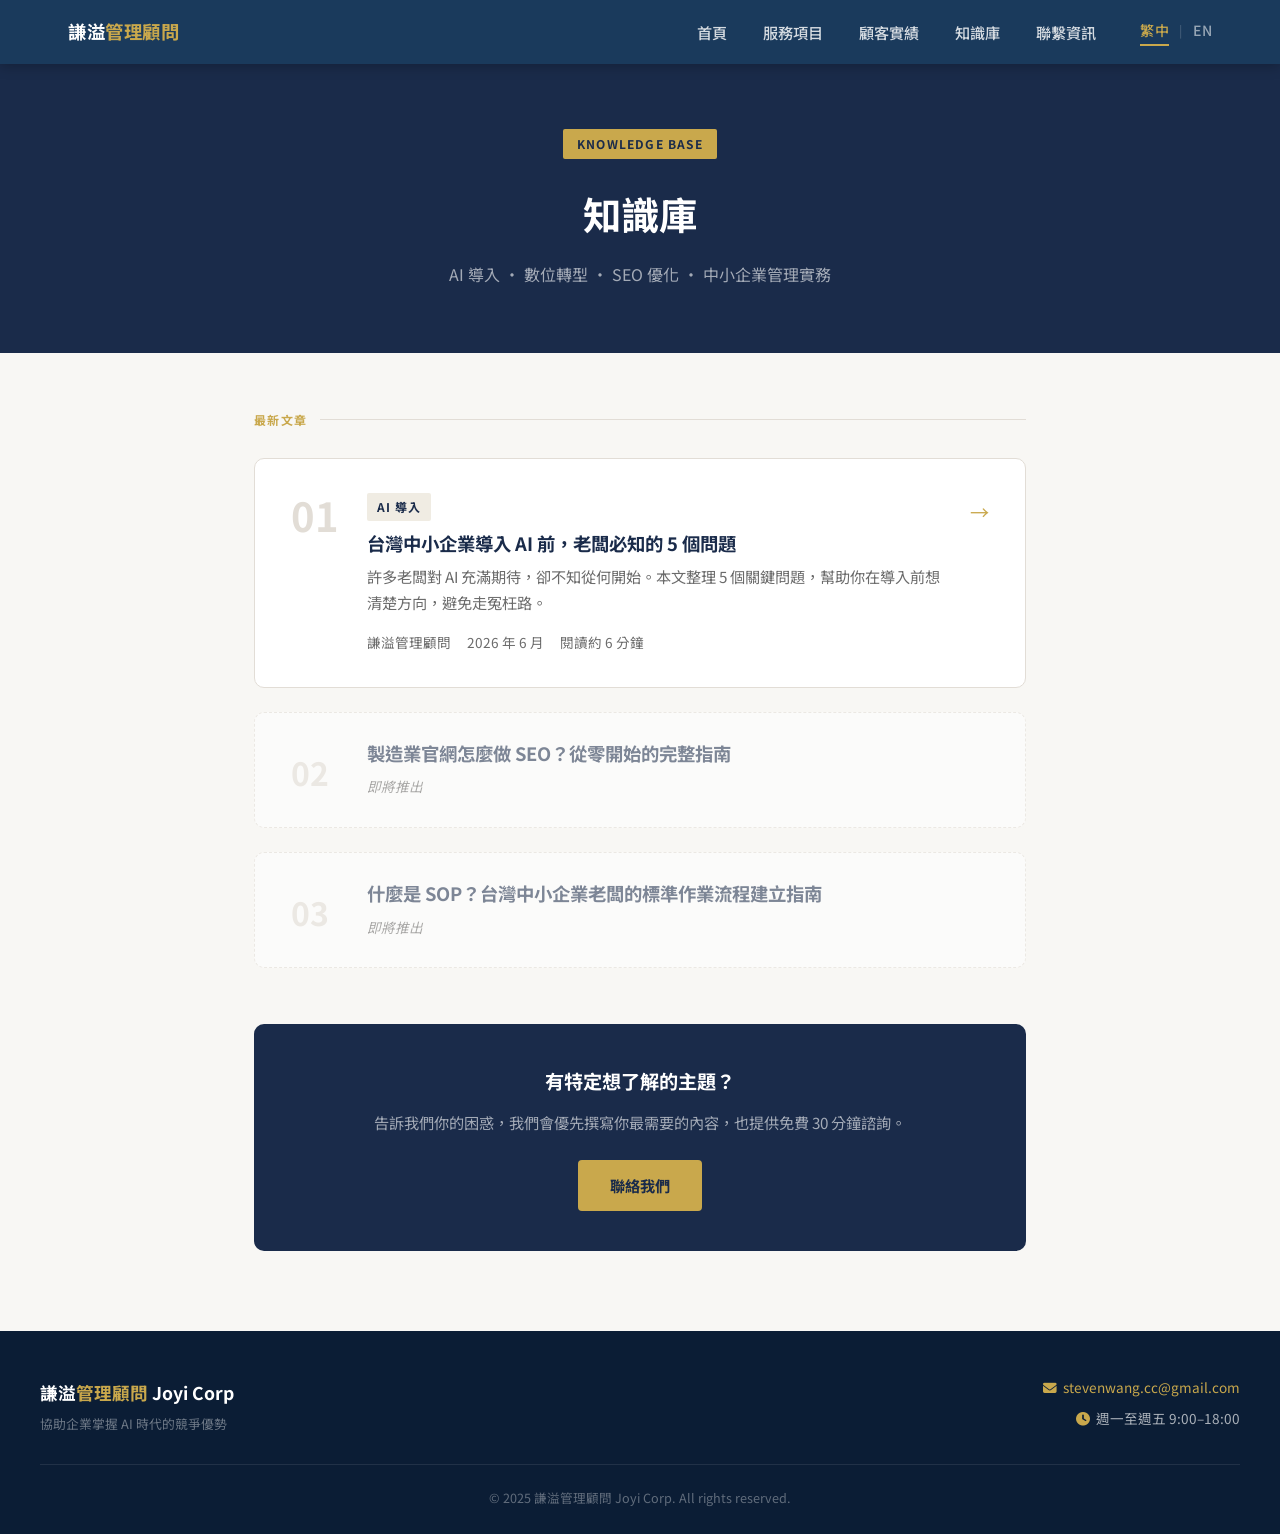
==== commit 55f13be7: "fix navbar active state and blog layout" ====
--- a/blog/index.html
+++ b/blog/index.html
@@ -26,7 +26,7 @@
 
     .blog-hero {
       background: var(--navy); color: var(--white);
-      padding: 56px 5% 48px; text-align: center;
+      padding: 128px 5% 64px; text-align: center;
     }
     .blog-hero-tag {
       display: inline-block; background: var(--gold); color: var(--navy);
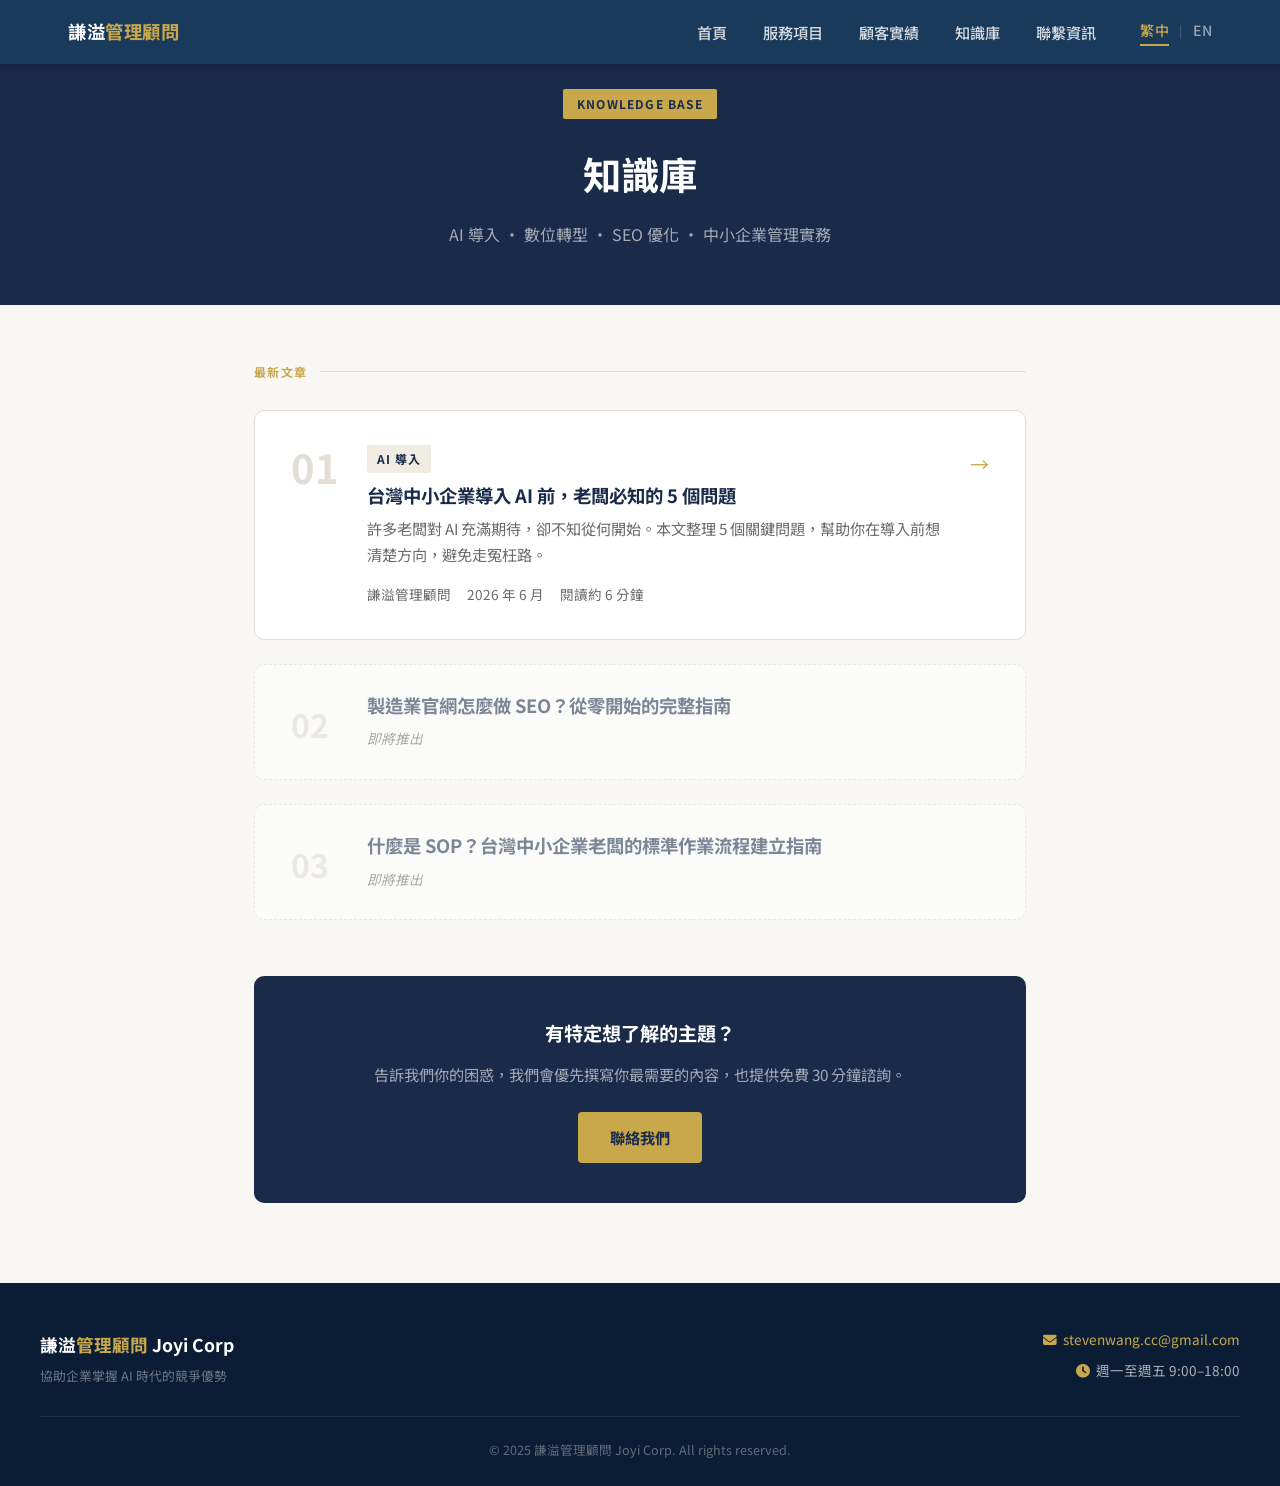
==== commit 9c5f501e: "reduce blog hero padding-top to 88px" ====
--- a/blog/index.html
+++ b/blog/index.html
@@ -26,7 +26,7 @@
 
     .blog-hero {
       background: var(--navy); color: var(--white);
-      padding: 128px 5% 64px; text-align: center;
+      padding: 88px 5% 56px; text-align: center;
     }
     .blog-hero-tag {
       display: inline-block; background: var(--gold); color: var(--navy);
